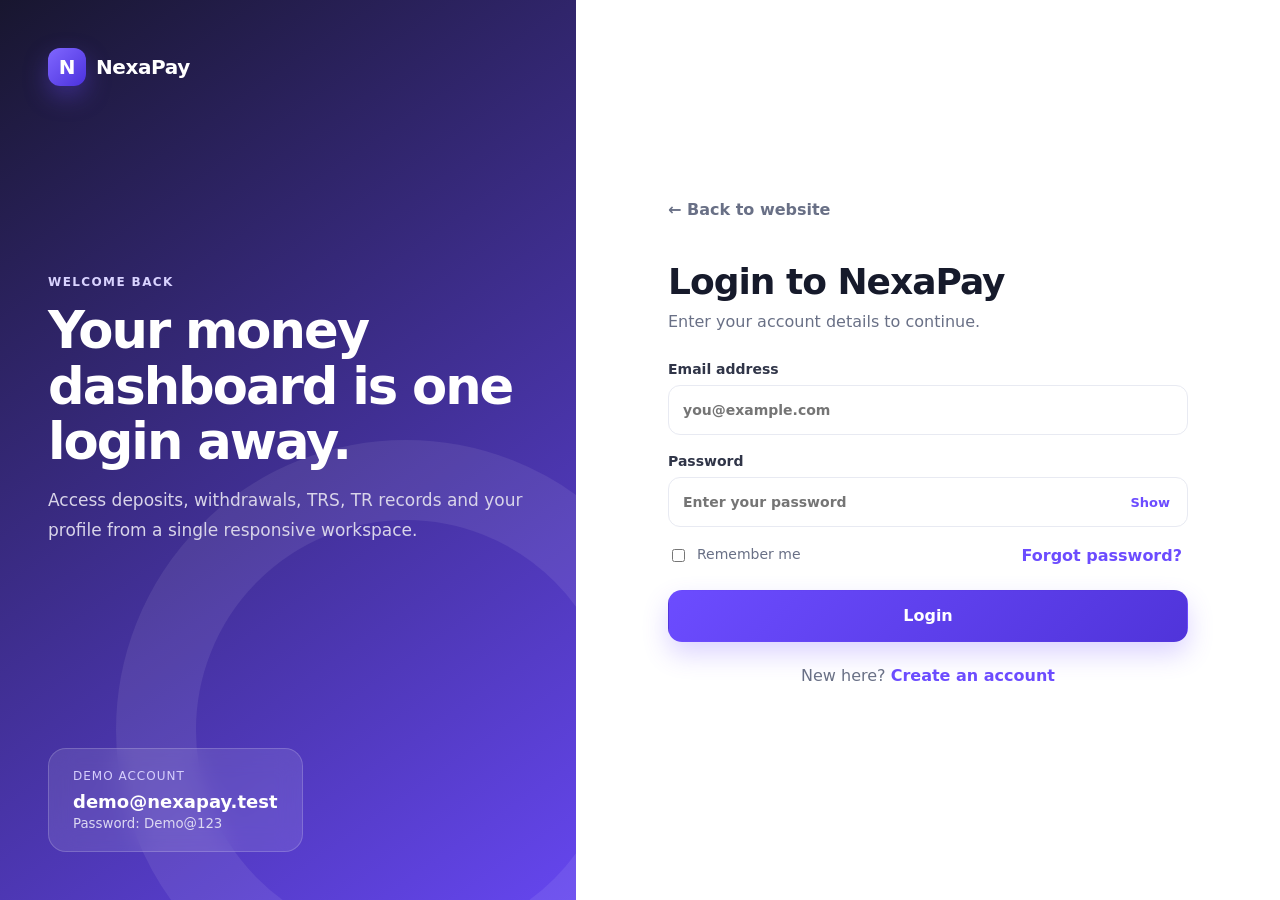
==== app.html @ 19490892 "Add files via upload" ====
<!DOCTYPE html>
<html lang="en">
<head>
  <meta charset="UTF-8">
  <meta name="viewport" content="width=device-width, initial-scale=1.0">
  <title>Dashboard — NexaPay</title>
  <link rel="stylesheet" href="assets/css/styles.css">
</head>
<body class="dashboard-body">
  <div class="app-shell">
    <aside class="sidebar" id="sidebar">
      <div class="sidebar-top">
        <a class="brand brand-light" href="#home"><span class="brand-mark">N</span><span>NexaPay</span></a>
        <button class="sidebar-close" id="sidebarClose" aria-label="Close sidebar">×</button>
      </div>
      <nav class="sidebar-nav" aria-label="Dashboard navigation">
        <a href="#home" data-page="home"><span>⌂</span><span>Home</span></a>
        <a href="#deposit" data-page="deposit"><span>↓</span><span>Deposit</span></a>
        <a href="#withdraw" data-page="withdraw"><span>↑</span><span>Withdraw</span></a>
        <a href="#trs" data-page="trs"><span>≋</span><span>TRS</span></a>
        <a href="#tr" data-page="tr"><span>⇄</span><span>TR</span></a>
        <a href="#profile" data-page="profile"><span>◎</span><span>Profile</span></a>
      </nav>
      <div class="sidebar-card">
        <span>Available Balance</span>
        <strong id="sidebarBalance">₹0.00</strong>
        <a href="#deposit" data-page="deposit">Add funds →</a>
      </div>
      <button class="logout-button" id="logoutButton"><span>↪</span> Logout</button>
    </aside>

    <div class="sidebar-overlay" id="sidebarOverlay"></div>

    <main class="main-area">
      <header class="topbar">
        <div class="topbar-left">
          <button class="menu-button dashboard-menu" id="sidebarOpen" aria-label="Open sidebar">☰</button>
          <div>
            <span class="topbar-kicker" id="pageKicker">Overview</span>
            <h1 id="pageTitle">Home</h1>
          </div>
        </div>
        <div class="topbar-actions">
          <button class="icon-button" id="themeToggle" aria-label="Toggle theme">◐</button>
          <button class="notification-button" aria-label="Notifications">♢<span></span></button>
          <button class="user-menu-button" id="profileShortcut">
            <span class="avatar" id="topAvatar">NP</span>
            <span class="user-copy"><strong id="topUserName">User</strong><small id="topUserEmail">user@example.com</small></span>
          </button>
        </div>
      </header>

      <section class="page-container" id="pageContent" aria-live="polite"></section>
    </main>
  </div>

  <div class="modal-backdrop hidden" id="modalBackdrop">
    <div class="modal" role="dialog" aria-modal="true" aria-labelledby="modalTitle">
      <button class="modal-close" id="modalClose" aria-label="Close modal">×</button>
      <div id="modalContent"></div>
    </div>
  </div>
  <div class="toast-container" id="toastContainer"></div>
  <script src="assets/js/app.js"></script>
</body>
</html>
---- assets/css/styles.css ----
:root {
  --primary: #6c4cff;
  --primary-dark: #5034da;
  --secondary: #edf0ff;
  --ink: #161a2b;
  --muted: #697086;
  --line: #e8eaf2;
  --surface: #ffffff;
  --surface-soft: #f6f7fb;
  --success: #13a86b;
  --warning: #ee8b2d;
  --danger: #dc4f5f;
  --info: #3378f6;
  --sidebar: #17172d;
  --shadow: 0 20px 50px rgba(45, 37, 95, 0.12);
  --radius: 22px;
  --radius-sm: 14px;
}

* { box-sizing: border-box; }
html { scroll-behavior: smooth; }
body { margin: 0; color: var(--ink); background: var(--surface-soft); font-family: Inter, ui-sans-serif, system-ui, -apple-system, BlinkMacSystemFont, "Segoe UI", sans-serif; }
a { color: inherit; text-decoration: none; }
button, input, select, textarea { font: inherit; }
button { cursor: pointer; }
img { max-width: 100%; display: block; }
.hidden { display: none !important; }

.brand { display: inline-flex; align-items: center; gap: 10px; font-size: 20px; font-weight: 800; letter-spacing: -0.4px; }
.brand-mark { display: grid; place-items: center; width: 38px; height: 38px; color: #fff; background: linear-gradient(135deg, #8067ff, #4b31dd); border-radius: 12px; box-shadow: 0 10px 24px rgba(108, 76, 255, .35); }
.brand-light { color: #fff; }

.btn { display: inline-flex; align-items: center; justify-content: center; gap: 8px; min-height: 44px; padding: 0 18px; border: 1px solid transparent; border-radius: 12px; font-weight: 700; transition: .2s ease; }
.btn:hover { transform: translateY(-1px); }
.btn-primary { color: #fff; background: linear-gradient(135deg, var(--primary), var(--primary-dark)); box-shadow: 0 12px 26px rgba(108, 76, 255, .24); }
.btn-secondary { color: var(--primary); background: var(--secondary); }
.btn-ghost { color: var(--ink); background: transparent; border-color: var(--line); }
.btn-light { color: var(--primary-dark); background: #fff; }
.btn-outline-light { color: #fff; border-color: rgba(255,255,255,.55); background: rgba(255,255,255,.08); }
.btn-large { min-height: 52px; padding: 0 24px; border-radius: 14px; }
.btn-block { width: 100%; }

.eyebrow { display: inline-flex; margin-bottom: 14px; color: var(--primary); font-size: 12px; font-weight: 800; letter-spacing: 1.4px; text-transform: uppercase; }
.eyebrow.light { color: #d9d3ff; }

/* Landing */
.landing-body { background: #fff; }
.landing-header { position: sticky; top: 0; z-index: 30; display: flex; align-items: center; justify-content: space-between; max-width: 1240px; margin: 0 auto; padding: 18px 26px; background: rgba(255,255,255,.88); backdrop-filter: blur(16px); }
.landing-nav { display: flex; gap: 28px; color: #4f5569; font-weight: 650; }
.landing-nav a:hover { color: var(--primary); }
.header-actions { display: flex; gap: 10px; }
.menu-button { display: none; width: 42px; height: 42px; border: 1px solid var(--line); border-radius: 12px; color: var(--ink); background: #fff; font-size: 19px; }
.hero { display: grid; grid-template-columns: 1fr 1fr; gap: 70px; align-items: center; max-width: 1240px; min-height: 740px; margin: 0 auto; padding: 80px 26px 100px; }
.hero h1 { max-width: 650px; margin: 0; font-size: clamp(42px, 5vw, 72px); line-height: 1.04; letter-spacing: -3px; }
.hero p { max-width: 620px; margin: 24px 0 0; color: var(--muted); font-size: 18px; line-height: 1.75; }
.hero-actions { display: flex; flex-wrap: wrap; gap: 12px; margin-top: 34px; }
.trust-row { display: flex; flex-wrap: wrap; gap: 20px; margin-top: 28px; color: #555d72; font-size: 14px; font-weight: 650; }
.hero-preview { position: relative; }
.hero-preview::before { content: ""; position: absolute; inset: -10% -4%; z-index: -1; background: radial-gradient(circle at 50% 45%, rgba(108,76,255,.28), transparent 62%); filter: blur(15px); }
.preview-window { overflow: hidden; border: 8px solid #17172d; border-radius: 30px; background: #fff; box-shadow: 0 40px 100px rgba(55, 39, 128, .28); transform: rotate(1.5deg); }
.preview-topbar { display: flex; gap: 6px; padding: 14px 16px; background: #17172d; }
.preview-topbar span { width: 8px; height: 8px; border-radius: 50%; background: #5d5d76; }
.preview-grid { display: grid; grid-template-columns: 90px 1fr; min-height: 410px; }
.preview-sidebar { padding: 22px 18px; background: #211f3e; }
.preview-logo { width: 34px; height: 34px; margin-bottom: 36px; border-radius: 12px; background: #765cfa; }
.preview-line { height: 9px; margin: 20px 0; border-radius: 99px; background: #3c395c; }
.preview-line.active { width: 115%; background: #7c63ff; }
.preview-content { padding: 34px 28px; background: #f6f7fb; }
.preview-title { width: 42%; height: 16px; margin-bottom: 28px; border-radius: 99px; background: #2b2b3f; }
.preview-cards { display: grid; grid-template-columns: repeat(3, 1fr); gap: 12px; }
.preview-card { height: 90px; border-radius: 16px; }
.preview-card.purple { background: linear-gradient(135deg,#7155ff,#a697ff); }
.preview-card.blue { background: linear-gradient(135deg,#438af5,#91bcff); }
.preview-card.mint { background: linear-gradient(135deg,#19b98b,#9ae5cd); }
.preview-chart { height: 195px; margin-top: 22px; padding: 24px 20px 14px; border-radius: 18px; background: #fff; box-shadow: 0 12px 28px rgba(44,44,82,.08); }
.chart-bars { display: flex; align-items: flex-end; justify-content: space-between; height: 100%; }
.chart-bars span { width: 9%; border-radius: 8px 8px 3px 3px; background: linear-gradient(180deg,#8e7aff,#5b3ee9); }
.section { max-width: 1240px; margin: 0 auto; padding: 100px 26px; }
.section-heading { max-width: 720px; margin: 0 auto 48px; text-align: center; }
.section-heading h2 { margin: 0; font-size: clamp(32px,4vw,50px); letter-spacing: -1.6px; }
.section-heading p { color: var(--muted); line-height: 1.7; }
.feature-grid { display: grid; grid-template-columns: repeat(3,1fr); gap: 20px; }
.feature-card { padding: 28px; border: 1px solid var(--line); border-radius: var(--radius); background: #fff; box-shadow: 0 15px 34px rgba(37,34,72,.05); transition: .2s ease; }
.feature-card:hover { transform: translateY(-5px); box-shadow: var(--shadow); }
.feature-icon { display: grid; place-items: center; width: 48px; height: 48px; margin-bottom: 18px; color: var(--primary); background: var(--secondary); border-radius: 15px; font-size: 22px; font-weight: 900; }
.feature-card h3 { margin: 0 0 10px; font-size: 20px; }
.feature-card p { margin: 0; color: var(--muted); line-height: 1.65; }
.steps-section { max-width: none; background: #f7f7fc; }
.steps-section > * { max-width: 1188px; margin-left: auto; margin-right: auto; }
.steps-grid { display: grid; grid-template-columns: repeat(3,1fr); gap: 24px; }
.steps-grid article { padding: 32px; border-radius: var(--radius); background: #fff; }
.steps-grid span { color: var(--primary); font-size: 34px; font-weight: 900; }
.steps-grid h3 { margin: 26px 0 10px; }
.steps-grid p { margin: 0; color: var(--muted); line-height: 1.6; }
.security-banner { display: flex; align-items: center; justify-content: space-between; gap: 40px; max-width: 1188px; margin: 100px auto; padding: 54px; color: #fff; border-radius: 30px; background: linear-gradient(135deg,#1e1b3d,#6042e9); box-shadow: var(--shadow); }
.security-banner h2 { max-width: 800px; margin: 0; font-size: clamp(28px,4vw,44px); letter-spacing: -1px; }
.security-banner p { max-width: 820px; margin: 16px 0 0; color: #d9d5ee; line-height: 1.7; }
.landing-footer { display: flex; align-items: center; justify-content: space-between; gap: 20px; max-width: 1240px; margin: 0 auto; padding: 34px 26px; border-top: 1px solid var(--line); color: var(--muted); }

/* Auth */
.auth-body { min-height: 100vh; background: #fff; }
.auth-shell { display: grid; grid-template-columns: minmax(360px, .9fr) 1.1fr; min-height: 100vh; }
.auth-visual { position: relative; display: flex; flex-direction: column; justify-content: space-between; overflow: hidden; padding: 48px; color: #fff; background: linear-gradient(145deg,#18162f,#6546ef); }
.auth-visual::after { content: ""; position: absolute; right: -120px; bottom: -120px; width: 420px; height: 420px; border: 80px solid rgba(255,255,255,.08); border-radius: 50%; }
.register-visual { background: linear-gradient(145deg,#141b32,#265ed8); }
.auth-copy { position: relative; z-index: 1; max-width: 560px; }
.auth-copy h1 { margin: 0; font-size: clamp(38px,4vw,64px); line-height: 1.08; letter-spacing: -2px; }
.auth-copy p { color: #d8d4e9; font-size: 17px; line-height: 1.75; }
.auth-stat-card { position: relative; z-index: 1; display: flex; flex-direction: column; width: fit-content; padding: 20px 24px; border: 1px solid rgba(255,255,255,.18); border-radius: 18px; background: rgba(255,255,255,.1); backdrop-filter: blur(12px); }
.auth-stat-card span { color: #d6cffc; font-size: 12px; text-transform: uppercase; letter-spacing: 1px; }
.auth-stat-card strong { margin-top: 8px; font-size: 18px; }
.auth-stat-card small { margin-top: 4px; color: #ddd9f2; }
.mini-benefits { position: relative; z-index: 1; display: grid; gap: 12px; color: #dce6ff; }
.auth-panel { display: grid; place-items: center; padding: 44px 28px; background: #fff; }
.auth-form-wrap { width: min(520px,100%); }
.back-link { display: inline-block; margin-bottom: 42px; color: var(--muted); font-weight: 650; }
.auth-heading h2 { margin: 0; font-size: 36px; letter-spacing: -1px; }
.auth-heading p { margin: 10px 0 30px; color: var(--muted); }
.field { display: grid; gap: 8px; margin-bottom: 18px; color: #303548; font-size: 14px; font-weight: 700; }
.field small { color: var(--muted); font-weight: 500; }
.field input, .field select, .field textarea, .table-search { width: 100%; border: 1px solid var(--line); border-radius: 12px; outline: none; color: var(--ink); background: #fff; transition: .2s ease; }
.field input, .field select, .table-search { height: 50px; padding: 0 14px; }
.field textarea { padding: 14px; resize: vertical; }
.field input:focus, .field select:focus, .field textarea:focus, .table-search:focus { border-color: var(--primary); box-shadow: 0 0 0 4px rgba(108,76,255,.1); }
.field input[readonly] { background: #f4f5f8; color: var(--muted); }
.password-wrap { position: relative; }
.password-wrap input { padding-right: 68px; }
.password-toggle { position: absolute; right: 12px; top: 50%; transform: translateY(-50%); border: 0; color: var(--primary); background: transparent; font-size: 13px; font-weight: 800; }
.form-row { display: flex; align-items: center; justify-content: space-between; gap: 16px; margin: 4px 0 24px; }
.check-field { display: flex; align-items: flex-start; gap: 9px; color: var(--muted); font-size: 14px; }
.check-field input { margin-top: 3px; accent-color: var(--primary); }
.terms { margin: 4px 0 22px; }
.link-button { border: 0; color: var(--primary); background: transparent; font-weight: 750; }
.auth-switch { margin-top: 24px; color: var(--muted); text-align: center; }
.auth-switch a { color: var(--primary); font-weight: 800; }
.alert { margin-bottom: 20px; padding: 13px 15px; border-radius: 12px; font-size: 14px; }
.alert.error { color: #9f2c3a; border: 1px solid #ffd2d8; background: #fff0f2; }
.alert.success { color: #087a4a; border: 1px solid #c6efdd; background: #ebfff6; }
.form-grid { display: grid; gap: 16px; }
.form-grid.two { grid-template-columns: repeat(2,minmax(0,1fr)); }

/* Dashboard */
.dashboard-body { --dashboard-bg: #f5f6fb; --dashboard-panel: #fff; --dashboard-text: #171a2b; --dashboard-muted: #71778c; min-height: 100vh; color: var(--dashboard-text); background: var(--dashboard-bg); transition: .2s ease; }
.dashboard-body.dark-mode { --dashboard-bg: #0f1020; --dashboard-panel: #191a2d; --dashboard-text: #f6f5ff; --dashboard-muted: #a7abc1; --line: #2a2c45; --surface-soft: #151626; --surface: #191a2d; --ink: #f6f5ff; --muted: #a7abc1; }
.app-shell { display: grid; grid-template-columns: 256px minmax(0,1fr); min-height: 100vh; }
.sidebar { position: fixed; inset: 0 auto 0 0; z-index: 50; display: flex; flex-direction: column; width: 256px; padding: 24px 18px; color: #fff; background: linear-gradient(180deg,#19182f,#141426); }
.sidebar-top { display: flex; align-items: center; justify-content: space-between; padding: 0 8px 28px; }
.sidebar-close { display: none; border: 0; color: #fff; background: transparent; font-size: 28px; }
.sidebar-nav { display: grid; gap: 8px; }
.sidebar-nav a { display: flex; align-items: center; gap: 14px; min-height: 48px; padding: 0 14px; border-radius: 13px; color: #aaa9bf; font-weight: 700; transition: .18s ease; }
.sidebar-nav a:hover, .sidebar-nav a.active { color: #fff; background: linear-gradient(135deg,rgba(120,91,255,.9),rgba(90,61,226,.9)); }
.sidebar-nav a span:first-child { display: grid; place-items: center; width: 24px; font-size: 18px; }
.sidebar-card { margin-top: auto; padding: 18px; border: 1px solid rgba(255,255,255,.1); border-radius: 16px; background: rgba(255,255,255,.06); }
.sidebar-card span { color: #aaa9c1; font-size: 12px; }
.sidebar-card strong { display: block; margin: 7px 0 12px; font-size: 20px; }
.sidebar-card a { color: #cfc6ff; font-size: 13px; font-weight: 800; }
.logout-button { display: flex; align-items: center; gap: 12px; min-height: 46px; margin-top: 14px; padding: 0 14px; border: 0; border-radius: 12px; color: #bcbacd; background: transparent; font-weight: 700; }
.logout-button:hover { color: #fff; background: rgba(255,255,255,.06); }
.sidebar-overlay { display: none; }
.main-area { grid-column: 2; min-width: 0; }
.topbar { position: sticky; top: 0; z-index: 25; display: flex; align-items: center; justify-content: space-between; min-height: 86px; padding: 16px 28px; border-bottom: 1px solid var(--line); background: color-mix(in srgb, var(--dashboard-bg) 86%, transparent); backdrop-filter: blur(16px); }
.topbar-left { display: flex; align-items: center; gap: 16px; }
.topbar h1 { margin: 3px 0 0; font-size: 25px; letter-spacing: -.5px; }
.topbar-kicker { color: var(--dashboard-muted); font-size: 12px; font-weight: 750; text-transform: uppercase; letter-spacing: 1px; }
.dashboard-menu { display: none; }
.topbar-actions { display: flex; align-items: center; gap: 10px; }
.icon-button, .notification-button { position: relative; display: grid; place-items: center; width: 44px; height: 44px; border: 1px solid var(--line); border-radius: 13px; color: var(--dashboard-text); background: var(--dashboard-panel); font-size: 18px; }
.notification-button span { position: absolute; top: 9px; right: 9px; width: 7px; height: 7px; border: 2px solid var(--dashboard-panel); border-radius: 50%; background: var(--danger); }
.user-menu-button { display: flex; align-items: center; gap: 11px; min-width: 190px; padding: 6px 12px 6px 6px; border: 1px solid var(--line); border-radius: 14px; color: var(--dashboard-text); background: var(--dashboard-panel); text-align: left; }
.avatar { display: grid; place-items: center; width: 40px; height: 40px; flex: 0 0 auto; border-radius: 12px; color: #fff; background: linear-gradient(135deg,#6c4cff,#9a88ff); font-weight: 800; }
.user-copy { display: grid; min-width: 0; }
.user-copy strong, .user-copy small { overflow: hidden; text-overflow: ellipsis; white-space: nowrap; }
.user-copy small { margin-top: 2px; color: var(--dashboard-muted); }
.page-container { display: grid; gap: 22px; padding: 28px; }
.welcome-banner { display: flex; align-items: center; justify-content: space-between; gap: 30px; min-height: 190px; padding: 34px; border-radius: var(--radius); color: #fff; background: linear-gradient(125deg,#5f42e7,#7a5ff7 55%,#927fff); box-shadow: 0 20px 48px rgba(91,61,219,.25); }
.welcome-banner h2 { margin: 0; font-size: clamp(28px,3vw,40px); letter-spacing: -1px; }
.welcome-banner p { margin: 10px 0 0; color: #e4e0ff; }
.welcome-actions { display: flex; gap: 10px; flex-wrap: wrap; }
.stats-grid { display: grid; grid-template-columns: repeat(4,minmax(0,1fr)); gap: 18px; }
.stat-card { min-width: 0; padding: 22px; border: 1px solid var(--line); border-radius: 18px; background: var(--dashboard-panel); box-shadow: 0 8px 24px rgba(36,34,70,.04); }
.stat-card.featured { color: #fff; border-color: transparent; background: linear-gradient(135deg,#1d1c36,#3b376d); }
.stat-head { display: flex; align-items: center; justify-content: space-between; gap: 12px; color: var(--dashboard-muted); font-size: 13px; font-weight: 700; }
.featured .stat-head, .featured small { color: #bcb9d1; }
.stat-card > strong { display: block; margin: 18px 0 8px; font-size: clamp(22px,2vw,30px); letter-spacing: -1px; }
.stat-card small { color: var(--dashboard-muted); }
.stat-icon { display: grid; place-items: center; width: 38px; height: 38px; border-radius: 12px; color: #755df0; background: #eeeaff; font-weight: 900; }
.stat-icon.green { color: #0e9460; background: #e4faef; }
.stat-icon.orange { color: #ce6818; background: #fff0df; }
.stat-icon.blue { color: #2e6fd9; background: #e7f0ff; }
.dashboard-grid { display: grid; grid-template-columns: 1.55fr .9fr; gap: 22px; }
.panel { min-width: 0; padding: 24px; border: 1px solid var(--line); border-radius: var(--radius); background: var(--dashboard-panel); box-shadow: 0 10px 28px rgba(36,34,70,.04); }
.panel-head { display: flex; align-items: center; justify-content: space-between; gap: 18px; margin-bottom: 22px; }
.panel-head h3 { margin: 3px 0 0; font-size: 20px; }
.panel-kicker { color: var(--dashboard-muted); font-size: 11px; font-weight: 800; text-transform: uppercase; letter-spacing: 1px; }
.soft-pill, .balance-chip { display: inline-flex; align-items: center; min-height: 34px; padding: 0 12px; border-radius: 99px; color: var(--primary); background: color-mix(in srgb, var(--primary) 10%, var(--dashboard-panel)); font-size: 12px; font-weight: 800; }
.large-chart { display: flex; align-items: end; gap: 14px; height: 245px; padding-top: 24px; }
.chart-column { display: grid; grid-template-rows: 1fr auto; gap: 10px; flex: 1; height: 100%; color: var(--dashboard-muted); text-align: center; }
.bar-wrap { display: flex; align-items: end; justify-content: center; height: 100%; border-radius: 10px; background: linear-gradient(180deg,transparent,color-mix(in srgb,var(--primary) 5%,transparent)); }
.bar-wrap span { width: min(34px,58%); border-radius: 8px 8px 3px 3px; background: linear-gradient(180deg,#947fff,#5f42e8); }
.quick-grid { display: grid; grid-template-columns: repeat(2,1fr); gap: 12px; }
.quick-grid a { display: grid; padding: 18px; border: 1px solid var(--line); border-radius: 16px; background: var(--surface-soft); transition: .18s ease; }
.quick-grid a:hover { border-color: var(--primary); transform: translateY(-2px); }
.quick-grid a > span { display: grid; place-items: center; width: 38px; height: 38px; margin-bottom: 16px; border-radius: 12px; color: var(--primary); background: var(--secondary); font-weight: 900; }
.quick-grid small { margin-top: 4px; color: var(--dashboard-muted); }
.text-link { color: var(--primary); font-weight: 800; font-size: 13px; }
.table-wrap { overflow-x: auto; }
table { width: 100%; border-collapse: collapse; min-width: 780px; }
th, td { padding: 15px 12px; border-bottom: 1px solid var(--line); text-align: left; font-size: 13px; white-space: nowrap; }
th { color: var(--dashboard-muted); font-size: 11px; text-transform: uppercase; letter-spacing: .7px; }
tbody tr:last-child td { border-bottom: 0; }
.table-type { display: flex; align-items: center; gap: 10px; }
.table-type > div { display: grid; }
.table-type small { margin-top: 3px; max-width: 160px; overflow: hidden; color: var(--dashboard-muted); text-overflow: ellipsis; }
.transaction-icon { display: grid; place-items: center; width: 36px; height: 36px; border-radius: 11px; font-weight: 900; }
.transaction-icon.deposit { color: #0b915c; background: #e2faee; }
.transaction-icon.withdraw { color: #cf6715; background: #fff0df; }
.transaction-icon.transfer { color: #286cd4; background: #e7f0ff; }
.amount-cell { font-weight: 800; }
.amount-cell.positive { color: var(--success); }
.amount-cell.negative { color: var(--danger); }
.status-badge { display: inline-flex; align-items: center; min-height: 28px; padding: 0 10px; border-radius: 99px; font-size: 11px; font-weight: 800; }
.status-badge.completed { color: #0b8153; background: #e4faef; }
.status-badge.pending { color: #b15a18; background: #fff1df; }
.status-badge.rejected { color: #a83643; background: #ffe8ec; }
.content-grid { display: grid; grid-template-columns: minmax(0,1.5fr) minmax(280px,.75fr); gap: 22px; }
.form-panel { padding: 28px; }
.dashboard-form { max-width: 760px; }
.money-input { position: relative; }
.money-input > span { position: absolute; left: 14px; top: 50%; transform: translateY(-50%); color: var(--dashboard-muted); font-weight: 800; }
.money-input input { padding-left: 34px; }
.side-stack { display: grid; align-content: start; gap: 18px; }
.info-card { min-height: 230px; padding: 28px; border-radius: var(--radius); }
.info-card h3 { margin: 24px 0 10px; font-size: 24px; }
.info-card p { margin: 0; line-height: 1.65; }
.gradient-card { color: #fff; background: linear-gradient(145deg,#6c4cff,#9f8cff); }
.gradient-card p { color: #eae7ff; }
.gradient-card .feature-icon { color: #fff; background: rgba(255,255,255,.16); }
.dark-card { color: #fff; background: linear-gradient(145deg,#1b1b35,#34315f); }
.dark-card p { color: #c8c7d8; }
.dark-card .feature-icon { color: #fff; background: rgba(255,255,255,.08); }
.help-panel h3 { margin: 0 0 16px; }
.help-panel ol, .help-panel ul { display: grid; gap: 12px; margin: 0; padding-left: 22px; color: var(--dashboard-muted); line-height: 1.5; }
.summary-box { display: grid; gap: 11px; margin: 22px 0; padding: 18px; border-radius: 15px; background: var(--surface-soft); }
.summary-box > div { display: flex; justify-content: space-between; gap: 20px; color: var(--dashboard-muted); }
.summary-box .total { padding-top: 12px; border-top: 1px solid var(--line); color: var(--dashboard-text); font-size: 16px; }
.summary-strip { display: grid; grid-template-columns: repeat(4,1fr); gap: 14px; margin-bottom: 20px; padding: 18px; border-radius: 16px; background: var(--surface-soft); }
.summary-strip div { display: grid; gap: 7px; }
.summary-strip span { color: var(--dashboard-muted); font-size: 12px; }
.summary-strip strong { font-size: 20px; }
.filter-row { display: flex; gap: 10px; }
.filter-row .table-search { width: 220px; }
.filter-row select { min-width: 150px; height: 50px; padding: 0 12px; border: 1px solid var(--line); border-radius: 12px; color: var(--dashboard-text); background: var(--dashboard-panel); }
.section-toolbar { display: flex; align-items: center; justify-content: space-between; gap: 20px; }
.section-toolbar p { margin: 0; color: var(--dashboard-muted); }
.compact-stats { grid-template-columns: repeat(3,1fr); }
.profile-layout { display: grid; grid-template-columns: 300px minmax(0,1fr); gap: 22px; }
.profile-card { align-self: start; text-align: center; }
.large-avatar { display: grid; place-items: center; width: 96px; height: 96px; margin: 4px auto 18px; border-radius: 28px; color: #fff; background: linear-gradient(135deg,#5b40e7,#9c89ff); font-size: 30px; font-weight: 900; }
.profile-card h2 { margin: 0; }
.profile-card > p { margin: 8px 0 16px; color: var(--dashboard-muted); }
.profile-meta { display: grid; gap: 12px; margin-top: 28px; text-align: left; }
.profile-meta div { display: grid; gap: 5px; padding: 14px; border-radius: 12px; background: var(--surface-soft); }
.profile-meta span { color: var(--dashboard-muted); font-size: 11px; text-transform: uppercase; }
.profile-meta strong { font-size: 13px; }
.empty-state { display: grid; place-items: center; gap: 6px; min-height: 220px; color: var(--dashboard-muted); text-align: center; }
.empty-state.compact { min-height: 140px; }
.empty-state > span { font-size: 30px; }
.modal-backdrop { position: fixed; inset: 0; z-index: 100; display: grid; place-items: center; padding: 20px; background: rgba(10,10,25,.66); backdrop-filter: blur(6px); }
.modal { position: relative; width: min(520px,100%); max-height: 90vh; overflow-y: auto; padding: 30px; border-radius: 24px; background: var(--dashboard-panel); box-shadow: 0 30px 80px rgba(0,0,0,.3); }
.modal-close { position: absolute; top: 15px; right: 15px; display: grid; place-items: center; width: 36px; height: 36px; border: 0; border-radius: 10px; color: var(--dashboard-text); background: var(--surface-soft); font-size: 22px; }
.modal-heading { margin-bottom: 24px; }
.modal-heading h2 { margin: 4px 0 8px; }
.modal-heading p { margin: 0; color: var(--dashboard-muted); }
.toast-container { position: fixed; right: 20px; bottom: 20px; z-index: 150; display: grid; gap: 10px; }
.toast { min-width: 260px; max-width: 380px; padding: 14px 16px; border-left: 4px solid var(--success); border-radius: 12px; color: #fff; background: #202139; box-shadow: var(--shadow); animation: toastIn .25s ease; }
.toast.error { border-left-color: var(--danger); }
@keyframes toastIn { from { opacity: 0; transform: translateY(12px); } }

@media (max-width: 1100px) {
  .hero { grid-template-columns: 1fr; text-align: center; }
  .hero-content { display: grid; justify-items: center; }
  .trust-row { justify-content: center; }
  .hero-preview { width: min(700px,100%); margin: 0 auto; }
  .stats-grid { grid-template-columns: repeat(2,1fr); }
  .dashboard-grid { grid-template-columns: 1fr; }
  .content-grid { grid-template-columns: 1fr; }
  .side-stack { grid-template-columns: repeat(2,1fr); }
  .profile-layout { grid-template-columns: 260px minmax(0,1fr); }
}

@media (max-width: 860px) {
  .landing-nav { position: absolute; top: 76px; left: 20px; right: 20px; display: none; padding: 18px; border: 1px solid var(--line); border-radius: 16px; background: #fff; box-shadow: var(--shadow); }
  .landing-nav.open { display: grid; }
  .landing-header .header-actions { display: none; }
  .landing-header .menu-button { display: grid; place-items: center; }
  .feature-grid, .steps-grid { grid-template-columns: repeat(2,1fr); }
  .security-banner { margin: 70px 20px; }
  .auth-shell { grid-template-columns: 1fr; }
  .auth-visual { min-height: 420px; }
  .app-shell { grid-template-columns: 1fr; }
  .sidebar { transform: translateX(-100%); transition: .22s ease; }
  .sidebar.open { transform: translateX(0); }
  .sidebar-close { display: block; }
  .sidebar-overlay { position: fixed; inset: 0; z-index: 45; background: rgba(5,5,18,.58); }
  .sidebar-overlay.open { display: block; }
  .main-area { grid-column: 1; }
  .dashboard-menu { display: grid; place-items: center; }
  .profile-layout { grid-template-columns: 1fr; }
  .profile-card { display: grid; grid-template-columns: auto 1fr; align-items: center; gap: 18px; text-align: left; }
  .large-avatar { margin: 0; }
  .profile-card .status-badge, .profile-meta { grid-column: 1 / -1; }
  .profile-meta { grid-template-columns: repeat(2,1fr); width: 100%; }
}

@media (max-width: 640px) {
  .landing-header { padding: 14px 18px; }
  .hero { min-height: auto; gap: 50px; padding: 70px 18px; }
  .hero h1 { font-size: 42px; letter-spacing: -1.8px; }
  .hero p { font-size: 16px; }
  .hero-actions { width: 100%; }
  .hero-actions .btn { flex: 1 1 100%; }
  .preview-grid { grid-template-columns: 62px 1fr; min-height: 310px; }
  .preview-sidebar { padding: 16px 12px; }
  .preview-content { padding: 22px 16px; }
  .preview-cards { grid-template-columns: 1fr; }
  .preview-card { height: 46px; }
  .preview-chart { height: 120px; }
  .section { padding: 70px 18px; }
  .feature-grid, .steps-grid { grid-template-columns: 1fr; }
  .security-banner { flex-direction: column; align-items: flex-start; padding: 34px 24px; }
  .landing-footer { flex-direction: column; text-align: center; }
  .auth-visual { min-height: 360px; padding: 28px; }
  .auth-copy h1 { font-size: 38px; }
  .auth-stat-card { width: 100%; }
  .auth-panel { padding: 32px 20px; }
  .back-link { margin-bottom: 28px; }
  .auth-heading h2 { font-size: 30px; }
  .form-grid.two { grid-template-columns: 1fr; }
  .topbar { min-height: 74px; padding: 12px 16px; }
  .topbar h1 { font-size: 21px; }
  .topbar-actions .icon-button, .notification-button { display: none; }
  .user-menu-button { min-width: auto; border: 0; padding: 0; background: transparent; }
  .user-copy { display: none; }
  .page-container { padding: 18px 14px 28px; }
  .welcome-banner { align-items: flex-start; flex-direction: column; padding: 26px; }
  .welcome-actions { width: 100%; }
  .welcome-actions .btn { flex: 1; }
  .stats-grid, .compact-stats { grid-template-columns: 1fr; }
  .panel, .form-panel { padding: 18px; border-radius: 18px; }
  .panel-head.responsive-head { align-items: stretch; flex-direction: column; }
  .filter-row { flex-direction: column; }
  .filter-row .table-search, .filter-row select { width: 100%; }
  .side-stack { grid-template-columns: 1fr; }
  .summary-strip { grid-template-columns: repeat(2,1fr); }
  .section-toolbar { align-items: stretch; flex-direction: column; }
  .section-toolbar .btn { width: 100%; }
  .quick-grid { grid-template-columns: 1fr 1fr; }
  .large-chart { gap: 7px; }
  .profile-card { grid-template-columns: 70px 1fr; }
  .large-avatar { width: 70px; height: 70px; border-radius: 20px; font-size: 23px; }
  .profile-meta { grid-template-columns: 1fr; }
  .modal { padding: 24px 18px; }
  .toast-container { left: 14px; right: 14px; bottom: 14px; }
  .toast { min-width: 0; width: 100%; }
}
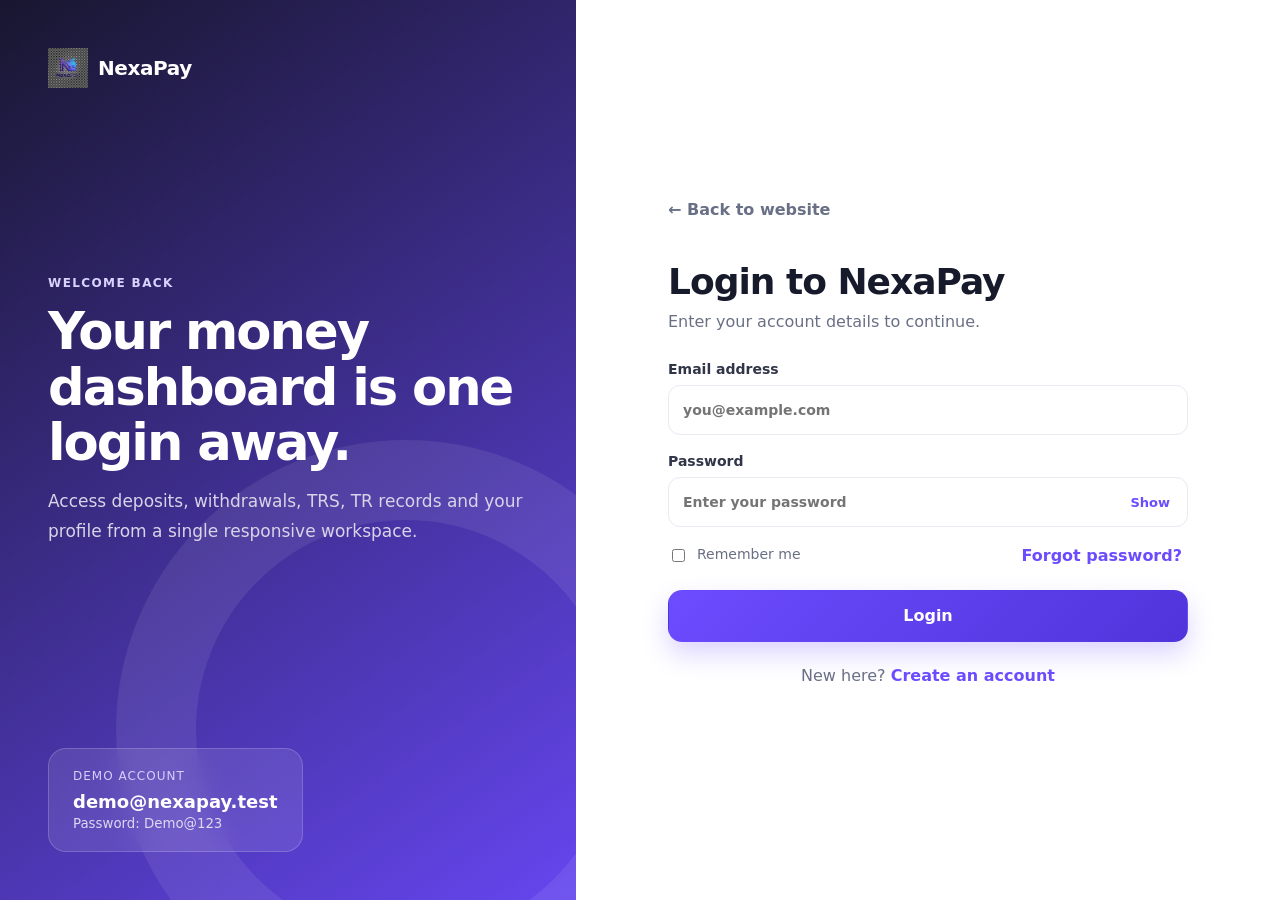
==== commit c21396da: "Redesign sidebar, add new premium logo, and implement comprehensive animations Logo Enhancement: - C" ====
--- a/app.html
+++ b/app.html
@@ -10,16 +10,37 @@
   <div class="app-shell">
     <aside class="sidebar" id="sidebar">
       <div class="sidebar-top">
-        <a class="brand brand-light" href="#home"><span class="brand-mark">N</span><span>NexaPay</span></a>
+        <a class="brand brand-light sidebar-brand brand-animated" href="#home">
+          <img src="assets/images/logo-new.png" alt="NexaPay" class="brand-logo sidebar-logo-animated">
+          <span>NexaPay</span>
+        </a>
         <button class="sidebar-close" id="sidebarClose" aria-label="Close sidebar">×</button>
       </div>
       <nav class="sidebar-nav" aria-label="Dashboard navigation">
-        <a href="#home" data-page="home"><span>⌂</span><span>Home</span></a>
-        <a href="#deposit" data-page="deposit"><span>↓</span><span>Deposit</span></a>
-        <a href="#withdraw" data-page="withdraw"><span>↑</span><span>Withdraw</span></a>
-        <a href="#trs" data-page="trs"><span>≋</span><span>TRS</span></a>
-        <a href="#tr" data-page="tr"><span>⇄</span><span>TR</span></a>
-        <a href="#profile" data-page="profile"><span>◎</span><span>Profile</span></a>
+        <a href="#home" data-page="home">
+          <svg class="nav-icon" viewBox="0 0 24 24" fill="none" stroke="currentColor" stroke-width="2"><path d="M3 9l9-7 9 7v11a2 2 0 0 1-2 2H5a2 2 0 0 1-2-2z"/><polyline points="9 22 9 12 15 12 15 22"/></svg>
+          <span>Home</span>
+        </a>
+        <a href="#deposit" data-page="deposit">
+          <svg class="nav-icon" viewBox="0 0 24 24" fill="none" stroke="currentColor" stroke-width="2"><circle cx="12" cy="12" r="1"/><path d="M12 8v8m-4-4h8"/><path d="M4 12a8 8 0 0 1 16 0 8 8 0 0 1-16 0"/></svg>
+          <span>Deposit</span>
+        </a>
+        <a href="#withdraw" data-page="withdraw">
+          <svg class="nav-icon" viewBox="0 0 24 24" fill="none" stroke="currentColor" stroke-width="2"><path d="M12 5v14M5 12h14"/><polyline points="12 5 9 8 15 8"/></svg>
+          <span>Withdraw</span>
+        </a>
+        <a href="#trs" data-page="trs">
+          <svg class="nav-icon" viewBox="0 0 24 24" fill="none" stroke="currentColor" stroke-width="2"><path d="M3 12h18M3 6h18M3 18h18"/></svg>
+          <span>TRS</span>
+        </a>
+        <a href="#tr" data-page="tr">
+          <svg class="nav-icon" viewBox="0 0 24 24" fill="none" stroke="currentColor" stroke-width="2"><path d="M1 4v6h6M23 20v-6h-6"/><path d="M20.49 9A9 9 0 0 0 5.64 5.64L1 10m22 4l-4.64 4.36A9 9 0 0 1 3.51 15"/></svg>
+          <span>TR</span>
+        </a>
+        <a href="#profile" data-page="profile">
+          <svg class="nav-icon" viewBox="0 0 24 24" fill="none" stroke="currentColor" stroke-width="2"><path d="M20 21v-2a4 4 0 0 0-4-4H8a4 4 0 0 0-4 4v2"/><circle cx="12" cy="7" r="4"/></svg>
+          <span>Profile</span>
+        </a>
       </nav>
       <div class="sidebar-card">
         <span>Available Balance</span>
--- a/assets/css/styles.css
+++ b/assets/css/styles.css
@@ -11,7 +11,7 @@
   --warning: #ee8b2d;
   --danger: #dc4f5f;
   --info: #3378f6;
-  --sidebar: #17172d;
+  --sidebar: #f9f7ff;
   --shadow: 0 20px 50px rgba(45, 37, 95, 0.12);
   --radius: 22px;
   --radius-sm: 14px;
@@ -20,6 +20,17 @@
 * { box-sizing: border-box; }
 html { scroll-behavior: smooth; }
 body { margin: 0; color: var(--ink); background: var(--surface-soft); font-family: Inter, ui-sans-serif, system-ui, -apple-system, BlinkMacSystemFont, "Segoe UI", sans-serif; }
+
+@keyframes slideInDown { from { opacity: 0; transform: translateY(-20px); } to { opacity: 1; transform: translateY(0); } }
+@keyframes slideInUp { from { opacity: 0; transform: translateY(20px); } to { opacity: 1; transform: translateY(0); } }
+@keyframes slideInLeft { from { opacity: 0; transform: translateX(-20px); } to { opacity: 1; transform: translateX(0); } }
+@keyframes slideInRight { from { opacity: 0; transform: translateX(20px); } to { opacity: 1; transform: translateX(0); } }
+@keyframes fadeIn { from { opacity: 0; } to { opacity: 1; } }
+@keyframes scaleIn { from { opacity: 0; transform: scale(0.95); } to { opacity: 1; transform: scale(1); } }
+@keyframes pulse { 0%, 100% { opacity: 1; } 50% { opacity: 0.7; } }
+@keyframes float { 0%, 100% { transform: translateY(0px); } 50% { transform: translateY(-10px); } }
+@keyframes shimmer { 0% { background-position: -1000px 0; } 100% { background-position: 1000px 0; } }
+@keyframes glow { 0%, 100% { box-shadow: 0 0 10px rgba(108, 76, 255, 0.3); } 50% { box-shadow: 0 0 20px rgba(108, 76, 255, 0.6); } }
 a { color: inherit; text-decoration: none; }
 button, input, select, textarea { font: inherit; }
 button { cursor: pointer; }
@@ -27,11 +38,17 @@
 .hidden { display: none !important; }
 
 .brand { display: inline-flex; align-items: center; gap: 10px; font-size: 20px; font-weight: 800; letter-spacing: -0.4px; }
+.brand-animated { animation: slideInDown 0.6s ease-out; }
 .brand-mark { display: grid; place-items: center; width: 38px; height: 38px; color: #fff; background: linear-gradient(135deg, #8067ff, #4b31dd); border-radius: 12px; box-shadow: 0 10px 24px rgba(108, 76, 255, .35); }
+.brand-logo-header { width: 40px; height: 40px; object-fit: contain; animation: float 3s ease-in-out infinite; }
+.brand-logo-footer { width: 32px; height: 32px; object-fit: contain; }
+.sidebar-logo-animated { animation: float 3s ease-in-out infinite; }
 .brand-light { color: #fff; }
-
-.btn { display: inline-flex; align-items: center; justify-content: center; gap: 8px; min-height: 44px; padding: 0 18px; border: 1px solid transparent; border-radius: 12px; font-weight: 700; transition: .2s ease; }
-.btn:hover { transform: translateY(-1px); }
+.brand:hover .brand-logo-header { animation: none; transform: scale(1.1) rotate(5deg); transition: transform 0.3s ease; }
+.brand:hover .sidebar-logo-animated { animation: none; transform: scale(1.1) rotate(5deg); transition: transform 0.3s ease; }
+
+.btn { display: inline-flex; align-items: center; justify-content: center; gap: 8px; min-height: 44px; padding: 0 18px; border: 1px solid transparent; border-radius: 12px; font-weight: 700; transition: .3s ease; animation: slideInUp 0.6s ease-out backwards; }
+.btn:hover { transform: translateY(-2px); box-shadow: 0 8px 20px rgba(108, 76, 255, 0.25); }
 .btn-primary { color: #fff; background: linear-gradient(135deg, var(--primary), var(--primary-dark)); box-shadow: 0 12px 26px rgba(108, 76, 255, .24); }
 .btn-secondary { color: var(--primary); background: var(--secondary); }
 .btn-ghost { color: var(--ink); background: transparent; border-color: var(--line); }
@@ -51,51 +68,66 @@
 .header-actions { display: flex; gap: 10px; }
 .menu-button { display: none; width: 42px; height: 42px; border: 1px solid var(--line); border-radius: 12px; color: var(--ink); background: #fff; font-size: 19px; }
 .hero { display: grid; grid-template-columns: 1fr 1fr; gap: 70px; align-items: center; max-width: 1240px; min-height: 740px; margin: 0 auto; padding: 80px 26px 100px; }
+.hero-content { animation: slideInLeft 0.8s ease-out; }
 .hero h1 { max-width: 650px; margin: 0; font-size: clamp(42px, 5vw, 72px); line-height: 1.04; letter-spacing: -3px; }
 .hero p { max-width: 620px; margin: 24px 0 0; color: var(--muted); font-size: 18px; line-height: 1.75; }
 .hero-actions { display: flex; flex-wrap: wrap; gap: 12px; margin-top: 34px; }
 .trust-row { display: flex; flex-wrap: wrap; gap: 20px; margin-top: 28px; color: #555d72; font-size: 14px; font-weight: 650; }
-.hero-preview { position: relative; }
+.hero-preview { position: relative; animation: slideInRight 0.8s ease-out 0.2s both; }
 .hero-preview::before { content: ""; position: absolute; inset: -10% -4%; z-index: -1; background: radial-gradient(circle at 50% 45%, rgba(108,76,255,.28), transparent 62%); filter: blur(15px); }
-.preview-window { overflow: hidden; border: 8px solid #17172d; border-radius: 30px; background: #fff; box-shadow: 0 40px 100px rgba(55, 39, 128, .28); transform: rotate(1.5deg); }
-.preview-topbar { display: flex; gap: 6px; padding: 14px 16px; background: #17172d; }
-.preview-topbar span { width: 8px; height: 8px; border-radius: 50%; background: #5d5d76; }
-.preview-grid { display: grid; grid-template-columns: 90px 1fr; min-height: 410px; }
-.preview-sidebar { padding: 22px 18px; background: #211f3e; }
-.preview-logo { width: 34px; height: 34px; margin-bottom: 36px; border-radius: 12px; background: #765cfa; }
-.preview-line { height: 9px; margin: 20px 0; border-radius: 99px; background: #3c395c; }
-.preview-line.active { width: 115%; background: #7c63ff; }
-.preview-content { padding: 34px 28px; background: #f6f7fb; }
-.preview-title { width: 42%; height: 16px; margin-bottom: 28px; border-radius: 99px; background: #2b2b3f; }
-.preview-cards { display: grid; grid-template-columns: repeat(3, 1fr); gap: 12px; }
-.preview-card { height: 90px; border-radius: 16px; }
-.preview-card.purple { background: linear-gradient(135deg,#7155ff,#a697ff); }
-.preview-card.blue { background: linear-gradient(135deg,#438af5,#91bcff); }
-.preview-card.mint { background: linear-gradient(135deg,#19b98b,#9ae5cd); }
-.preview-chart { height: 195px; margin-top: 22px; padding: 24px 20px 14px; border-radius: 18px; background: #fff; box-shadow: 0 12px 28px rgba(44,44,82,.08); }
-.chart-bars { display: flex; align-items: flex-end; justify-content: space-between; height: 100%; }
-.chart-bars span { width: 9%; border-radius: 8px 8px 3px 3px; background: linear-gradient(180deg,#8e7aff,#5b3ee9); }
+.hero-image { width: 100%; height: auto; border-radius: 24px; box-shadow: 0 40px 100px rgba(55, 39, 128, .28); transform: rotate(-1.5deg); object-fit: cover; animation: float 4s ease-in-out infinite; }
 .section { max-width: 1240px; margin: 0 auto; padding: 100px 26px; }
+.features-section { display: grid; grid-template-columns: 1fr 0.95fr; gap: 60px; align-items: center; max-width: 1400px; }
+.features-wrapper { display: flex; flex-direction: column; }
+.features-image { width: 100%; height: auto; border-radius: 24px; box-shadow: 0 40px 100px rgba(55, 39, 128, .28); transform: rotate(1.5deg); object-fit: cover; animation: slideInRight 0.8s ease-out 0.3s both; }
 .section-heading { max-width: 720px; margin: 0 auto 48px; text-align: center; }
+.features-section .section-heading { max-width: 100%; text-align: left; margin: 0 0 42px; }
 .section-heading h2 { margin: 0; font-size: clamp(32px,4vw,50px); letter-spacing: -1.6px; }
 .section-heading p { color: var(--muted); line-height: 1.7; }
-.feature-grid { display: grid; grid-template-columns: repeat(3,1fr); gap: 20px; }
-.feature-card { padding: 28px; border: 1px solid var(--line); border-radius: var(--radius); background: #fff; box-shadow: 0 15px 34px rgba(37,34,72,.05); transition: .2s ease; }
-.feature-card:hover { transform: translateY(-5px); box-shadow: var(--shadow); }
-.feature-icon { display: grid; place-items: center; width: 48px; height: 48px; margin-bottom: 18px; color: var(--primary); background: var(--secondary); border-radius: 15px; font-size: 22px; font-weight: 900; }
-.feature-card h3 { margin: 0 0 10px; font-size: 20px; }
-.feature-card p { margin: 0; color: var(--muted); line-height: 1.65; }
+.feature-grid { display: grid; grid-template-columns: repeat(3,1fr); gap: 24px; }
+.feature-card { display: flex; flex-direction: column; padding: 36px 32px; border: 1px solid var(--line); border-radius: var(--radius); background: #fff; box-shadow: 0 10px 28px rgba(37,34,72,.06); transition: .3s cubic-bezier(0.23, 1, 0.320, 1); position: relative; overflow: hidden; animation: scaleIn 0.6s ease-out backwards; }
+.feature-card:nth-child(1) { animation-delay: 0.1s; }
+.feature-card:nth-child(2) { animation-delay: 0.2s; }
+.feature-card:nth-child(3) { animation-delay: 0.3s; }
+.feature-card:nth-child(4) { animation-delay: 0.1s; }
+.feature-card:nth-child(5) { animation-delay: 0.2s; }
+.feature-card:nth-child(6) { animation-delay: 0.3s; }
+.feature-card::before { content: ""; position: absolute; top: 0; left: 0; right: 0; height: 4px; background: linear-gradient(90deg, var(--primary), #8067ff); transform: scaleX(0); transform-origin: left; transition: transform .3s ease; }
+.feature-card:hover { transform: translateY(-8px); box-shadow: 0 20px 48px rgba(108, 76, 255, .15); }
+.feature-card:hover::before { transform: scaleX(1); }
+.feature-icon-box { display: grid; place-items: center; width: 60px; height: 60px; margin-bottom: 24px; background: linear-gradient(135deg, rgba(108, 76, 255, .1), rgba(107, 76, 255, .05)); border-radius: 18px; border: 1px solid rgba(108, 76, 255, .15); transition: .3s ease; }
+.feature-card:hover .feature-icon-box { background: linear-gradient(135deg, rgba(108, 76, 255, .2), rgba(107, 76, 255, .1)); border-color: rgba(108, 76, 255, .3); }
+.feature-icon { width: 32px; height: 32px; color: var(--primary); stroke-linecap: round; stroke-linejoin: round; }
+.feature-card h3 { margin: 0 0 12px; font-size: 20px; font-weight: 700; color: var(--ink); }
+.feature-card p { margin: 0; color: var(--muted); line-height: 1.68; font-size: 15px; }
 .steps-section { max-width: none; background: #f7f7fc; }
 .steps-section > * { max-width: 1188px; margin-left: auto; margin-right: auto; }
 .steps-grid { display: grid; grid-template-columns: repeat(3,1fr); gap: 24px; }
-.steps-grid article { padding: 32px; border-radius: var(--radius); background: #fff; }
+.steps-grid article { padding: 32px; border-radius: var(--radius); background: #fff; animation: scaleIn 0.6s ease-out backwards; }
+.steps-grid article:nth-child(1) { animation-delay: 0.2s; }
+.steps-grid article:nth-child(2) { animation-delay: 0.4s; }
+.steps-grid article:nth-child(3) { animation-delay: 0.6s; }
 .steps-grid span { color: var(--primary); font-size: 34px; font-weight: 900; }
 .steps-grid h3 { margin: 26px 0 10px; }
 .steps-grid p { margin: 0; color: var(--muted); line-height: 1.6; }
-.security-banner { display: flex; align-items: center; justify-content: space-between; gap: 40px; max-width: 1188px; margin: 100px auto; padding: 54px; color: #fff; border-radius: 30px; background: linear-gradient(135deg,#1e1b3d,#6042e9); box-shadow: var(--shadow); }
-.security-banner h2 { max-width: 800px; margin: 0; font-size: clamp(28px,4vw,44px); letter-spacing: -1px; }
-.security-banner p { max-width: 820px; margin: 16px 0 0; color: #d9d5ee; line-height: 1.7; }
-.landing-footer { display: flex; align-items: center; justify-content: space-between; gap: 20px; max-width: 1240px; margin: 0 auto; padding: 34px 26px; border-top: 1px solid var(--line); color: var(--muted); }
+.security-banner { display: grid; grid-template-columns: 0.9fr 1fr; align-items: center; gap: 50px; max-width: 1188px; margin: 100px auto; padding: 54px; color: #fff; border-radius: 30px; background: linear-gradient(135deg,#1e1b3d,#6042e9); box-shadow: var(--shadow); animation: slideInUp 0.8s ease-out; }
+.security-badge-image { width: 100%; height: auto; max-width: 280px; border-radius: 20px; object-fit: contain; filter: drop-shadow(0 20px 40px rgba(0,0,0,.3)); animation: float 3.5s ease-in-out infinite; }
+.security-banner > div { display: flex; flex-direction: column; }
+.security-banner h2 { max-width: 100%; margin: 0; font-size: clamp(28px,4vw,44px); letter-spacing: -1px; }
+.security-banner p { max-width: 100%; margin: 16px 0 24px; color: #d9d5ee; line-height: 1.7; }
+.landing-footer { background: #fff; border-top: 1px solid var(--line); }
+.footer-content { display: grid; grid-template-columns: 2fr 1fr 1fr 1fr; gap: 60px; max-width: 1240px; margin: 0 auto; padding: 60px 26px 40px; }
+.footer-section { display: flex; flex-direction: column; }
+.footer-brand { grid-column: span 1; }
+.footer-brand .brand { margin-bottom: 16px; }
+.footer-description { margin: 0; color: var(--muted); font-size: 15px; line-height: 1.6; max-width: 280px; }
+.footer-title { margin: 0 0 20px; font-size: 15px; font-weight: 700; color: var(--ink); text-transform: uppercase; letter-spacing: 0.8px; }
+.footer-links { display: flex; flex-direction: column; gap: 12px; margin: 0; padding: 0; list-style: none; }
+.footer-links a { color: var(--muted); font-size: 14px; font-weight: 500; transition: color .2s ease; text-decoration: none; }
+.footer-links a:hover { color: var(--primary); }
+.brand-light-footer { color: var(--ink); }
+.footer-bottom { max-width: 1240px; margin: 0 auto; padding: 20px 26px; border-top: 1px solid var(--line); text-align: center; }
+.footer-copyright { margin: 0; color: var(--muted); font-size: 13px; }
 
 /* Auth */
 .auth-body { min-height: 100vh; background: #fff; }
@@ -143,19 +175,25 @@
 .dashboard-body { --dashboard-bg: #f5f6fb; --dashboard-panel: #fff; --dashboard-text: #171a2b; --dashboard-muted: #71778c; min-height: 100vh; color: var(--dashboard-text); background: var(--dashboard-bg); transition: .2s ease; }
 .dashboard-body.dark-mode { --dashboard-bg: #0f1020; --dashboard-panel: #191a2d; --dashboard-text: #f6f5ff; --dashboard-muted: #a7abc1; --line: #2a2c45; --surface-soft: #151626; --surface: #191a2d; --ink: #f6f5ff; --muted: #a7abc1; }
 .app-shell { display: grid; grid-template-columns: 256px minmax(0,1fr); min-height: 100vh; }
-.sidebar { position: fixed; inset: 0 auto 0 0; z-index: 50; display: flex; flex-direction: column; width: 256px; padding: 24px 18px; color: #fff; background: linear-gradient(180deg,#19182f,#141426); }
-.sidebar-top { display: flex; align-items: center; justify-content: space-between; padding: 0 8px 28px; }
-.sidebar-close { display: none; border: 0; color: #fff; background: transparent; font-size: 28px; }
-.sidebar-nav { display: grid; gap: 8px; }
-.sidebar-nav a { display: flex; align-items: center; gap: 14px; min-height: 48px; padding: 0 14px; border-radius: 13px; color: #aaa9bf; font-weight: 700; transition: .18s ease; }
-.sidebar-nav a:hover, .sidebar-nav a.active { color: #fff; background: linear-gradient(135deg,rgba(120,91,255,.9),rgba(90,61,226,.9)); }
-.sidebar-nav a span:first-child { display: grid; place-items: center; width: 24px; font-size: 18px; }
-.sidebar-card { margin-top: auto; padding: 18px; border: 1px solid rgba(255,255,255,.1); border-radius: 16px; background: rgba(255,255,255,.06); }
-.sidebar-card span { color: #aaa9c1; font-size: 12px; }
-.sidebar-card strong { display: block; margin: 7px 0 12px; font-size: 20px; }
-.sidebar-card a { color: #cfc6ff; font-size: 13px; font-weight: 800; }
-.logout-button { display: flex; align-items: center; gap: 12px; min-height: 46px; margin-top: 14px; padding: 0 14px; border: 0; border-radius: 12px; color: #bcbacd; background: transparent; font-weight: 700; }
-.logout-button:hover { color: #fff; background: rgba(255,255,255,.06); }
+.sidebar { position: fixed; inset: 0 auto 0 0; z-index: 50; display: flex; flex-direction: column; width: 256px; padding: 24px 18px; color: var(--ink); background: #faf8ff; border-right: 1px solid #e8e6f5; }
+.sidebar-top { display: flex; align-items: center; justify-content: space-between; padding: 0 8px 28px; border-bottom: 1px solid #e8e6f5; }
+.sidebar-brand { color: var(--ink) !important; }
+.brand-logo { width: 36px; height: 36px; object-fit: contain; }
+.sidebar-close { display: none; border: 0; color: var(--ink); background: transparent; font-size: 28px; }
+.sidebar-nav { display: grid; gap: 6px; }
+.nav-icon { width: 22px; height: 22px; stroke-width: 1.8; }
+.sidebar-nav a { display: flex; align-items: center; gap: 14px; min-height: 46px; padding: 0 14px; border-radius: 12px; color: #6b7280; font-weight: 600; transition: .2s ease; }
+.nav-icon { transition: transform 0.3s ease; }
+.sidebar-nav a:hover .nav-icon { transform: rotate(5deg) scale(1.1); }
+.sidebar-nav a:hover, .sidebar-nav a.active { color: var(--primary); background: linear-gradient(135deg, rgba(108, 76, 255, .08), rgba(108, 76, 255, .04)); border-left: 3px solid var(--primary); padding-left: 11px; }
+.sidebar-nav a span { display: flex; align-items: center; }
+.sidebar-card { margin-top: auto; padding: 18px; border: 1px solid #e0ddf0; border-radius: 16px; background: linear-gradient(135deg, rgba(108, 76, 255, .05), rgba(108, 76, 255, .02)); }
+.sidebar-card span { color: #9ca3af; font-size: 12px; font-weight: 600; }
+.sidebar-card strong { display: block; margin: 7px 0 12px; font-size: 20px; color: var(--ink); }
+.sidebar-card a { color: var(--primary); font-size: 13px; font-weight: 800; transition: .2s ease; }
+.sidebar-card a:hover { opacity: 0.8; }
+.logout-button { display: flex; align-items: center; gap: 12px; min-height: 46px; margin-top: 14px; padding: 0 14px; border: 1px solid #e8e6f5; border-radius: 12px; color: #6b7280; background: transparent; font-weight: 700; transition: .2s ease; }
+.logout-button:hover { color: var(--danger); border-color: var(--danger); background: rgba(220, 79, 95, .05); }
 .sidebar-overlay { display: none; }
 .main-area { grid-column: 2; min-width: 0; }
 .topbar { position: sticky; top: 0; z-index: 25; display: flex; align-items: center; justify-content: space-between; min-height: 86px; padding: 16px 28px; border-bottom: 1px solid var(--line); background: color-mix(in srgb, var(--dashboard-bg) 86%, transparent); backdrop-filter: blur(16px); }
@@ -281,6 +319,12 @@
   .hero-content { display: grid; justify-items: center; }
   .trust-row { justify-content: center; }
   .hero-preview { width: min(700px,100%); margin: 0 auto; }
+  .features-section { grid-template-columns: 1fr; }
+  .features-wrapper { order: 2; }
+  .features-image { order: 1; margin-bottom: 40px; }
+  .feature-grid { grid-template-columns: repeat(2,1fr); }
+  .security-banner { grid-template-columns: 1fr; }
+  .footer-content { grid-template-columns: repeat(2,1fr); gap: 40px; }
   .stats-grid { grid-template-columns: repeat(2,1fr); }
   .dashboard-grid { grid-template-columns: 1fr; }
   .content-grid { grid-template-columns: 1fr; }
@@ -298,6 +342,17 @@
   .auth-shell { grid-template-columns: 1fr; }
   .auth-visual { min-height: 420px; }
   .app-shell { grid-template-columns: 1fr; }
+  .dashboard-body.dark-mode .sidebar { background: #141426; color: #f6f5ff; border-right-color: #2a2c45; }
+  .dashboard-body.dark-mode .sidebar-top { border-bottom-color: #2a2c45; }
+  .dashboard-body.dark-mode .sidebar-brand { color: #f6f5ff !important; }
+  .dashboard-body.dark-mode .sidebar-close { color: #f6f5ff; }
+  .dashboard-body.dark-mode .sidebar-nav a { color: #a7abc1; }
+  .dashboard-body.dark-mode .sidebar-nav a:hover, .dashboard-body.dark-mode .sidebar-nav a.active { color: #beb7ff; background: linear-gradient(135deg, rgba(120, 91, 255, .15), rgba(90, 61, 226, .1)); }
+  .dashboard-body.dark-mode .sidebar-card { background: linear-gradient(135deg, rgba(120, 91, 255, .1), rgba(90, 61, 226, .05)); border-color: #2a2c45; }
+  .dashboard-body.dark-mode .sidebar-card span { color: #a7abc1; }
+  .dashboard-body.dark-mode .sidebar-card strong { color: #f6f5ff; }
+  .dashboard-body.dark-mode .logout-button { color: #a7abc1; border-color: #2a2c45; }
+  .dashboard-body.dark-mode .logout-button:hover { color: #ff9ca3; border-color: #ff9ca3; background: rgba(255, 107, 107, .08); }
   .sidebar { transform: translateX(-100%); transition: .22s ease; }
   .sidebar.open { transform: translateX(0); }
   .sidebar-close { display: block; }
@@ -314,30 +369,40 @@
 
 @media (max-width: 640px) {
   .landing-header { padding: 14px 18px; }
-  .hero { min-height: auto; gap: 50px; padding: 70px 18px; }
-  .hero h1 { font-size: 42px; letter-spacing: -1.8px; }
-  .hero p { font-size: 16px; }
+  .brand { font-size: 18px; }
+  .landing-nav { gap: 14px; }
+  .header-actions { flex-direction: column; gap: 8px; }
+  .menu-button { display: grid; }
+  .hero { min-height: auto; padding: 60px 18px 80px; gap: 40px; }
+  .hero h1 { max-width: 100%; font-size: clamp(32px,5vw,48px); }
   .hero-actions { width: 100%; }
-  .hero-actions .btn { flex: 1 1 100%; }
-  .preview-grid { grid-template-columns: 62px 1fr; min-height: 310px; }
-  .preview-sidebar { padding: 16px 12px; }
-  .preview-content { padding: 22px 16px; }
-  .preview-cards { grid-template-columns: 1fr; }
-  .preview-card { height: 46px; }
-  .preview-chart { height: 120px; }
+  .hero-actions .btn { flex: 1; min-height: 48px; }
+  .trust-row { flex-direction: column; gap: 12px; margin-top: 22px; font-size: 13px; }
+  .hero-preview { width: 100%; }
+  .hero-image { border-radius: 18px; }
+  .features-section { padding: 60px 18px; }
   .section { padding: 70px 18px; }
-  .feature-grid, .steps-grid { grid-template-columns: 1fr; }
-  .security-banner { flex-direction: column; align-items: flex-start; padding: 34px 24px; }
-  .landing-footer { flex-direction: column; text-align: center; }
-  .auth-visual { min-height: 360px; padding: 28px; }
-  .auth-copy h1 { font-size: 38px; }
-  .auth-stat-card { width: 100%; }
-  .auth-panel { padding: 32px 20px; }
-  .back-link { margin-bottom: 28px; }
-  .auth-heading h2 { font-size: 30px; }
-  .form-grid.two { grid-template-columns: 1fr; }
-  .topbar { min-height: 74px; padding: 12px 16px; }
-  .topbar h1 { font-size: 21px; }
+  .features-wrapper { order: auto; }
+  .features-image { order: auto; border-radius: 18px; }
+  .section-heading { margin-bottom: 32px; }
+  .features-section .section-heading { text-align: center; }
+  .feature-grid { grid-template-columns: 1fr; gap: 16px; }
+  .feature-card { padding: 24px; }
+  .feature-icon-box { width: 48px; height: 48px; margin-bottom: 16px; border-radius: 14px; }
+  .feature-icon { width: 24px; height: 24px; }
+  .steps-grid { grid-template-columns: 1fr; }
+  .security-banner { flex-direction: column; margin: 80px auto; padding: 36px 18px; }
+  .security-badge-image { max-width: 200px; }
+  .security-banner h2 { font-size: clamp(22px,5vw,32px); }
+  .footer-content { grid-template-columns: 1fr; gap: 40px; padding: 40px 18px 30px; }
+  .footer-section { align-items: flex-start; }
+  .footer-brand { grid-column: span 1; }
+  .footer-description { max-width: none; }
+  .footer-bottom { padding: 20px 18px; }
+  .auth-shell { grid-template-columns: 1fr; min-height: auto; }
+  .auth-visual { display: none; }
+  .auth-panel { padding: 30px 18px; }
+  .auth-form-wrap { width: 100%; }
   .topbar-actions .icon-button, .notification-button { display: none; }
   .user-menu-button { min-width: auto; border: 0; padding: 0; background: transparent; }
   .user-copy { display: none; }
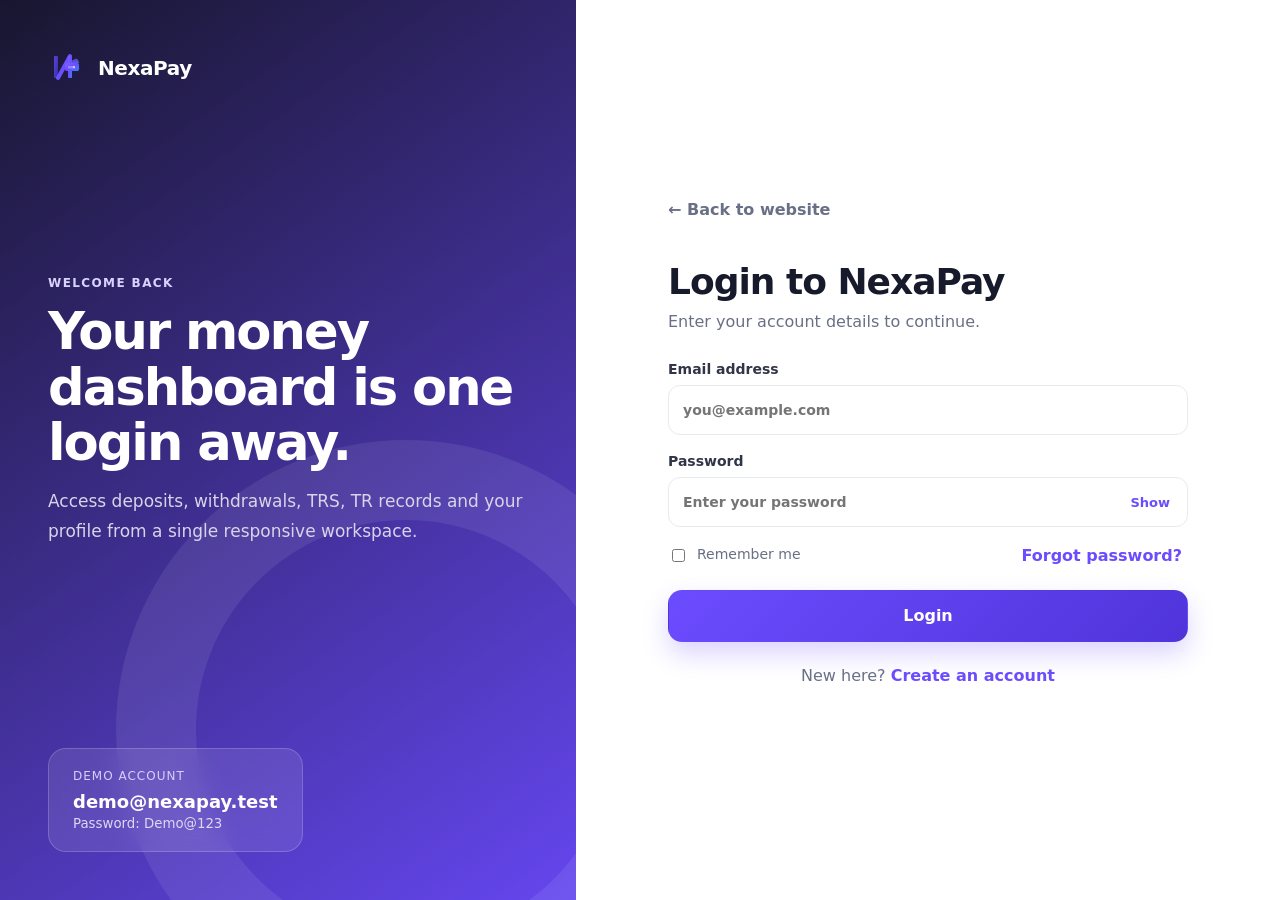
==== commit d4d76eba: "Create SVG logo and update all pages to use it Logo Creation: - Created professional SVG logo with l" ====
--- a/app.html
+++ b/app.html
@@ -11,7 +11,7 @@
     <aside class="sidebar" id="sidebar">
       <div class="sidebar-top">
         <a class="brand brand-light sidebar-brand brand-animated" href="#home">
-          <img src="assets/images/logo-new.png" alt="NexaPay" class="brand-logo sidebar-logo-animated">
+          <img src="assets/images/logo.svg" alt="NexaPay" class="brand-logo sidebar-logo-animated">
           <span>NexaPay</span>
         </a>
         <button class="sidebar-close" id="sidebarClose" aria-label="Close sidebar">×</button>
